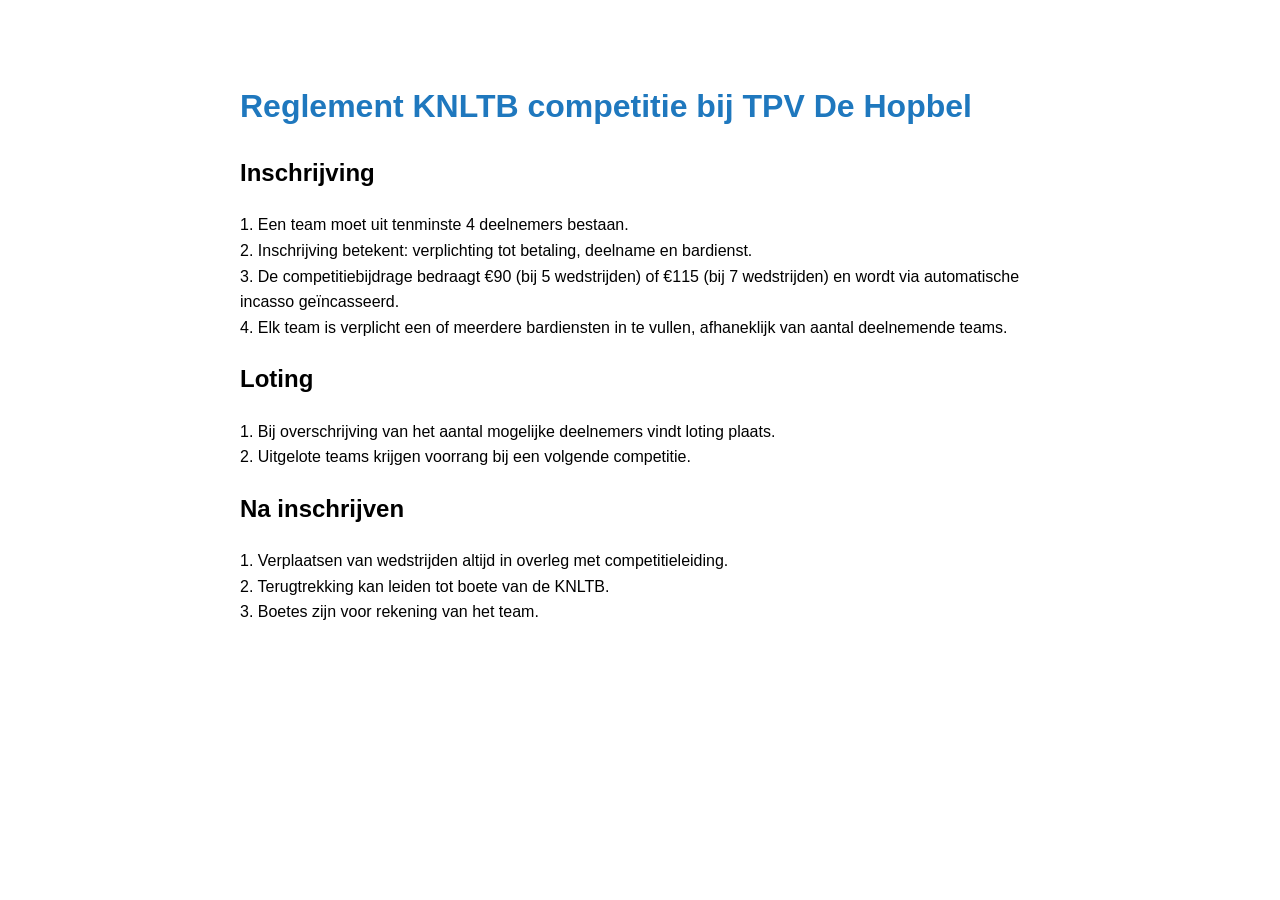
==== reglement.html @ 6db8d119 "Add files via upload" ====
<!DOCTYPE html>
<html lang="nl">
<head>
  <meta charset="UTF-8">
  <title>Reglement Zomercompetitie TPV De Hopbel</title>
  <style>
    body {
      font-family: Arial, Helvetica, sans-serif;
      max-width: 800px;
      margin: 40px auto;
      padding: 20px;
      line-height: 1.6;
    }
    h1 {
      color: #1f78be;
    }
  </style>
</head>
<body>
  <h1>Reglement KNLTB competitie bij TPV De Hopbel</h1>

  <h2>Inschrijving</h2>
  <p>
    1. Een team moet uit tenminste 4 deelnemers bestaan.<br>
    2. Inschrijving betekent: verplichting tot betaling, deelname en bardienst.<br>
    3. De competitiebijdrage bedraagt €90 (bij 5 wedstrijden) of €115 (bij 7 wedstrijden) en wordt via automatische incasso geïncasseerd.<br>
    4. Elk team is verplicht een of meerdere bardiensten in te vullen, afhaneklijk van aantal deelnemende teams.
  </p>

  <h2>Loting</h2>
  <p>
    1. Bij overschrijving van het aantal mogelijke deelnemers vindt loting plaats.<br>
    2. Uitgelote teams krijgen voorrang bij een volgende competitie.  
  </p>

  <h2>Na inschrijven</h2>
  <p>
    1. Verplaatsen van wedstrijden altijd in overleg met competitieleiding.<br>
    2. Terugtrekking kan leiden tot boete van de KNLTB.<br>
    3. Boetes zijn voor rekening van het team.
  </p>

</body>
</html>
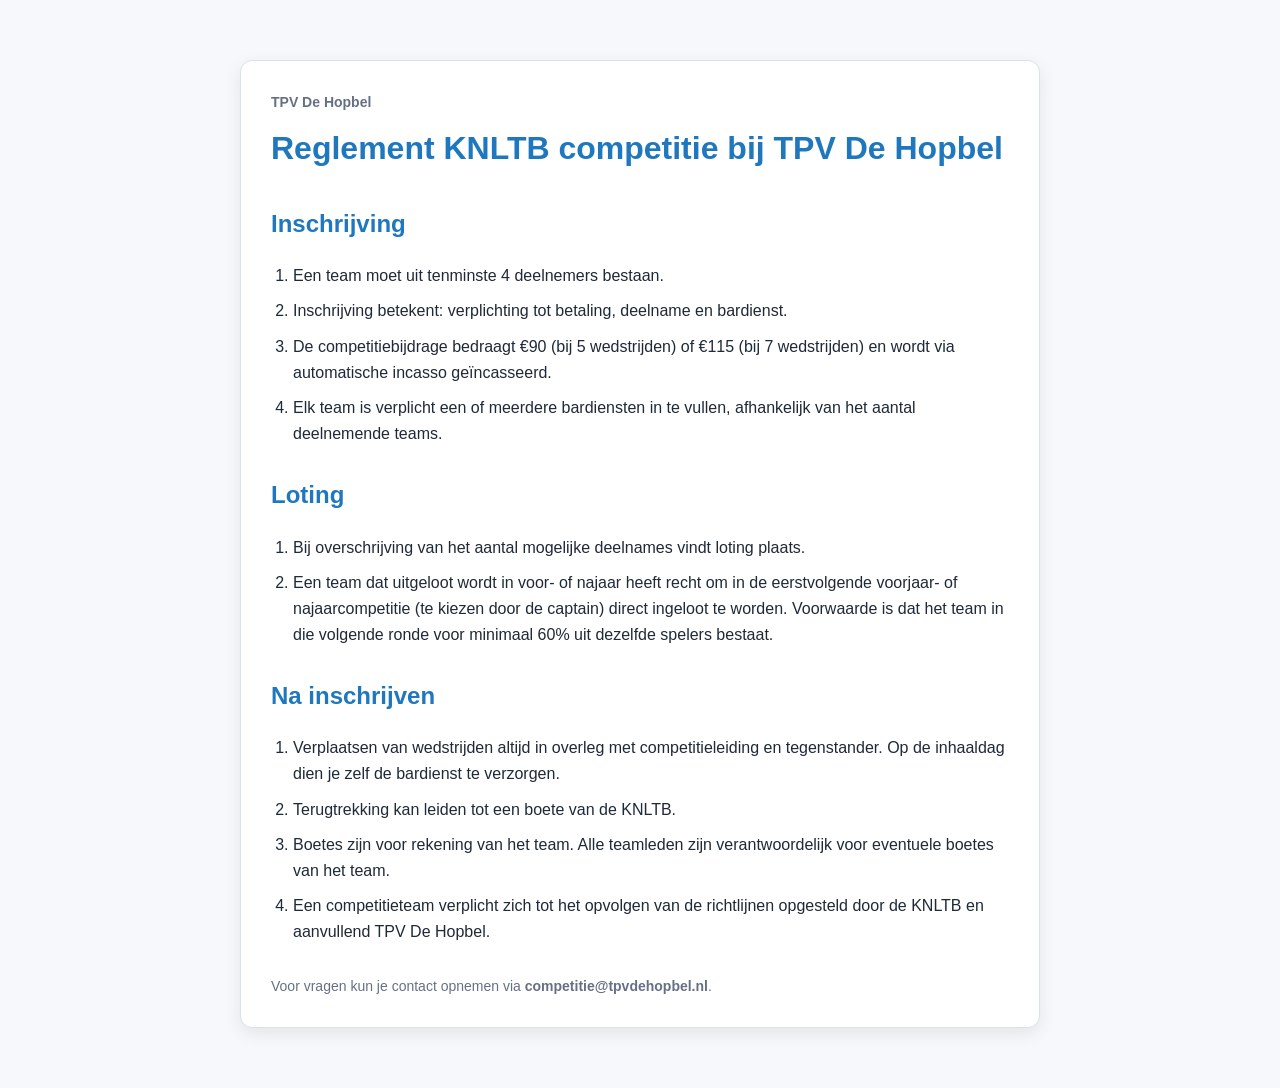
==== commit b7c203dc: "regelmenten netter" ====
--- a/reglement.html
+++ b/reglement.html
@@ -2,43 +2,121 @@
 <html lang="nl">
 <head>
   <meta charset="UTF-8">
-  <title>Reglement Zomercompetitie TPV De Hopbel</title>
+  <meta name="viewport" content="width=device-width, initial-scale=1.0">
+  <title>Reglement Competitie - TPV De Hopbel</title>
+
   <style>
     body {
       font-family: Arial, Helvetica, sans-serif;
+      background: #f6f8fb;
+      margin: 0;
+      padding: 0;
+      color: #1f2937;
+      line-height: 1.6;
+    }
+
+    .wrapper {
       max-width: 800px;
       margin: 40px auto;
       padding: 20px;
-      line-height: 1.6;
     }
+
+    .card {
+      background: #ffffff;
+      border-radius: 12px;
+      padding: 30px;
+      border: 1px solid #d9e1ea;
+      box-shadow: 0 6px 18px rgba(15, 23, 42, 0.08);
+    }
+
     h1 {
+      margin-top: 0;
       color: #1f78be;
+    }
+
+    h2 {
+      margin-top: 30px;
+      color: #1f78be;
+    }
+
+    ol {
+      padding-left: 22px;
+      margin-top: 10px;
+      margin-bottom: 20px;
+    }
+
+    ol li {
+      margin-bottom: 10px;
+    }
+
+    .club {
+      color: #667085;
+      font-size: 14px;
+      font-weight: bold;
+      margin-bottom: 10px;
+    }
+
+    .footer {
+      margin-top: 30px;
+      font-size: 14px;
+      color: #667085;
     }
   </style>
 </head>
+
 <body>
-  <h1>Reglement KNLTB competitie bij TPV De Hopbel</h1>
+  <div class="wrapper">
+    <div class="card">
+      <div class="club">TPV De Hopbel</div>
+      <h1>Reglement KNLTB competitie bij TPV De Hopbel</h1>
 
-  <h2>Inschrijving</h2>
-  <p>
-    1. Een team moet uit tenminste 4 deelnemers bestaan.<br>
-    2. Inschrijving betekent: verplichting tot betaling, deelname en bardienst.<br>
-    3. De competitiebijdrage bedraagt €90 (bij 5 wedstrijden) of €115 (bij 7 wedstrijden) en wordt via automatische incasso geïncasseerd.<br>
-    4. Elk team is verplicht een of meerdere bardiensten in te vullen, afhaneklijk van aantal deelnemende teams.
-  </p>
+      <h2>Inschrijving</h2>
+      <ol>
+        <li>Een team moet uit tenminste 4 deelnemers bestaan.</li>
+        <li>Inschrijving betekent: verplichting tot betaling, deelname en bardienst.</li>
+        <li>
+          De competitiebijdrage bedraagt €90 (bij 5 wedstrijden) of €115 (bij 7 wedstrijden)
+          en wordt via automatische incasso geïncasseerd.
+        </li>
+        <li>
+          Elk team is verplicht een of meerdere bardiensten in te vullen, afhankelijk van
+          het aantal deelnemende teams.
+        </li>
+      </ol>
 
-  <h2>Loting</h2>
-  <p>
-    1. Bij overschrijving van het aantal mogelijke deelnemers vindt loting plaats.<br>
-    2. Uitgelote teams krijgen voorrang bij een volgende competitie.  
-  </p>
+      <h2>Loting</h2>
+      <ol>
+        <li>Bij overschrijving van het aantal mogelijke deelnames vindt loting plaats.</li>
+        <li>
+          Een team dat uitgeloot wordt in voor- of najaar heeft recht om in de eerstvolgende voorjaar- of
+          najaarcompetitie (te kiezen door de captain) direct ingeloot te worden.
+          Voorwaarde is dat het team in die volgende ronde voor minimaal 60% uit dezelfde
+          spelers bestaat.
+        </li>
+      </ol>
 
-  <h2>Na inschrijven</h2>
-  <p>
-    1. Verplaatsen van wedstrijden altijd in overleg met competitieleiding.<br>
-    2. Terugtrekking kan leiden tot boete van de KNLTB.<br>
-    3. Boetes zijn voor rekening van het team.
-  </p>
+      <h2>Na inschrijven</h2>
+      <ol>
+        <li>
+          Verplaatsen van wedstrijden altijd in overleg met competitieleiding en
+          tegenstander. Op de inhaaldag dien je zelf de bardienst te verzorgen.
+        </li>
+        <li>Terugtrekking kan leiden tot een boete van de KNLTB.</li>
+        <li>
+          Boetes zijn voor rekening van het team. Alle teamleden zijn verantwoordelijk
+          voor eventuele boetes van het team.
+        </li>
+        <li>
+          Een competitieteam verplicht zich tot het opvolgen van de richtlijnen opgesteld
+          door de KNLTB en aanvullend TPV De Hopbel.
+        </li>
+      </ol>
 
+      <div class="footer">
+        Voor vragen kun je contact opnemen via
+        <strong>competitie@tpvdehopbel.nl</strong>.
+      </div>
+    </div>
+  </div>
 </body>
 </html>
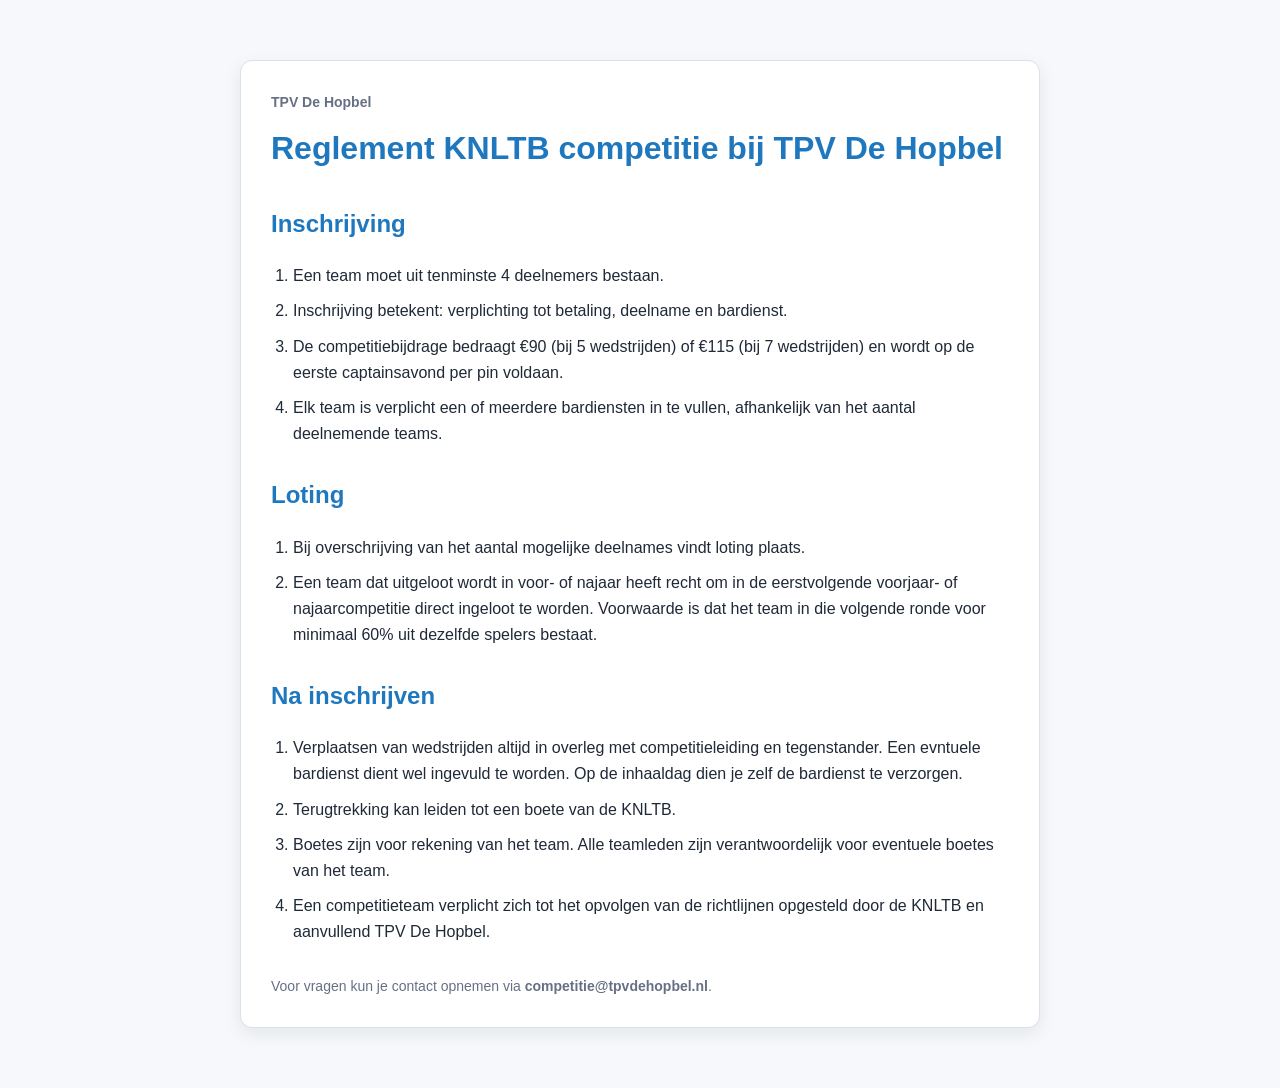
==== commit 86284f55: "Bankrekening niet meer uitvragen; betaling per pin op eerste captainsavond Co-Authored-By: Claude Op" ====
--- a/reglement.html
+++ b/reglement.html
@@ -76,7 +76,7 @@
         <li>Inschrijving betekent: verplichting tot betaling, deelname en bardienst.</li>
         <li>
           De competitiebijdrage bedraagt €90 (bij 5 wedstrijden) of €115 (bij 7 wedstrijden)
-          en wordt via automatische incasso geïncasseerd.
+          en wordt op de eerste captainsavond per pin voldaan.
         </li>
         <li>
           Elk team is verplicht een of meerdere bardiensten in te vullen, afhankelijk van
@@ -89,7 +89,7 @@
         <li>Bij overschrijving van het aantal mogelijke deelnames vindt loting plaats.</li>
         <li>
           Een team dat uitgeloot wordt in voor- of najaar heeft recht om in de eerstvolgende voorjaar- of
-          najaarcompetitie (te kiezen door de captain) direct ingeloot te worden.
+          najaarcompetitie direct ingeloot te worden.
           Voorwaarde is dat het team in die volgende ronde voor minimaal 60% uit dezelfde
           spelers bestaat.
         </li>
@@ -99,7 +99,7 @@
       <ol>
         <li>
           Verplaatsen van wedstrijden altijd in overleg met competitieleiding en
-          tegenstander. Op de inhaaldag dien je zelf de bardienst te verzorgen.
+          tegenstander. Een evntuele bardienst dient wel ingevuld te worden. Op de inhaaldag dien je zelf de bardienst te verzorgen.
         </li>
         <li>Terugtrekking kan leiden tot een boete van de KNLTB.</li>
         <li>
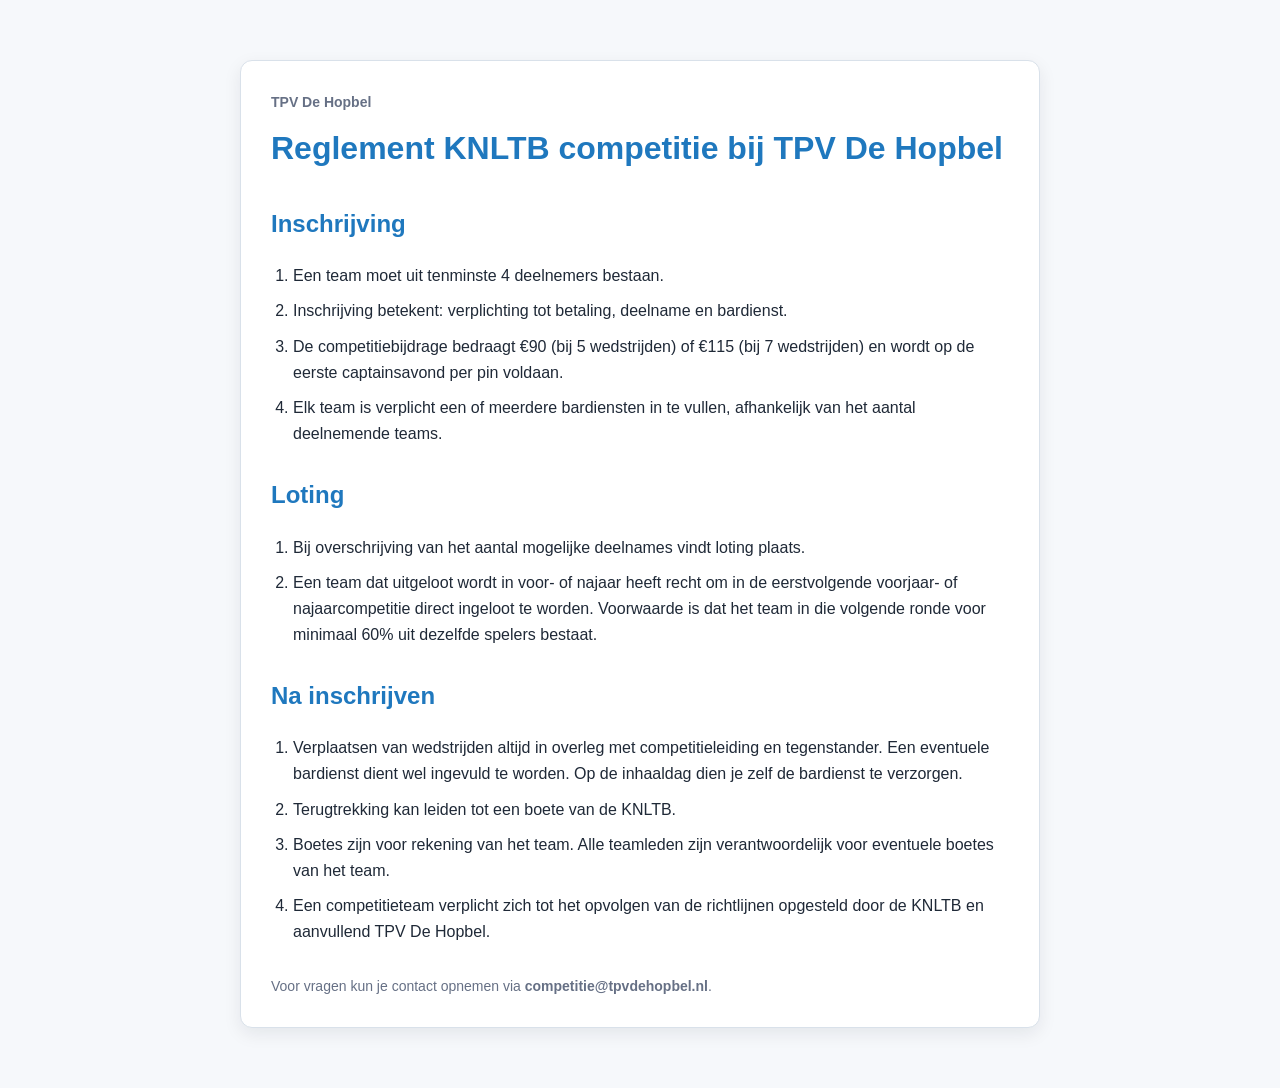
==== commit a9dd94db: "Tikfout in reglement Co-Authored-By: Claude Opus 5.5 <noreply@anthropic.com>" ====
--- a/reglement.html
+++ b/reglement.html
@@ -1,122 +1,122 @@
-<!DOCTYPE html>
-<html lang="nl">
-<head>
-  <meta charset="UTF-8">
-  <meta name="viewport" content="width=device-width, initial-scale=1.0">
-  <title>Reglement Competitie - TPV De Hopbel</title>
-
-  <style>
-    body {
-      font-family: Arial, Helvetica, sans-serif;
-      background: #f6f8fb;
-      margin: 0;
-      padding: 0;
-      color: #1f2937;
-      line-height: 1.6;
-    }
-
-    .wrapper {
-      max-width: 800px;
-      margin: 40px auto;
-      padding: 20px;
-    }
-
-    .card {
-      background: #ffffff;
-      border-radius: 12px;
-      padding: 30px;
-      border: 1px solid #d9e1ea;
-      box-shadow: 0 6px 18px rgba(15, 23, 42, 0.08);
-    }
-
-    h1 {
-      margin-top: 0;
-      color: #1f78be;
-    }
-
-    h2 {
-      margin-top: 30px;
-      color: #1f78be;
-    }
-
-    ol {
-      padding-left: 22px;
-      margin-top: 10px;
-      margin-bottom: 20px;
-    }
-
-    ol li {
-      margin-bottom: 10px;
-    }
-
-    .club {
-      color: #667085;
-      font-size: 14px;
-      font-weight: bold;
-      margin-bottom: 10px;
-    }
-
-    .footer {
-      margin-top: 30px;
-      font-size: 14px;
-      color: #667085;
-    }
-  </style>
-</head>
-
-<body>
-  <div class="wrapper">
-    <div class="card">
-      <div class="club">TPV De Hopbel</div>
-      <h1>Reglement KNLTB competitie bij TPV De Hopbel</h1>
-
-      <h2>Inschrijving</h2>
-      <ol>
-        <li>Een team moet uit tenminste 4 deelnemers bestaan.</li>
-        <li>Inschrijving betekent: verplichting tot betaling, deelname en bardienst.</li>
-        <li>
-          De competitiebijdrage bedraagt €90 (bij 5 wedstrijden) of €115 (bij 7 wedstrijden)
-          en wordt op de eerste captainsavond per pin voldaan.
-        </li>
-        <li>
-          Elk team is verplicht een of meerdere bardiensten in te vullen, afhankelijk van
-          het aantal deelnemende teams.
-        </li>
-      </ol>
-
-      <h2>Loting</h2>
-      <ol>
-        <li>Bij overschrijving van het aantal mogelijke deelnames vindt loting plaats.</li>
-        <li>
-          Een team dat uitgeloot wordt in voor- of najaar heeft recht om in de eerstvolgende voorjaar- of
-          najaarcompetitie direct ingeloot te worden.
-          Voorwaarde is dat het team in die volgende ronde voor minimaal 60% uit dezelfde
-          spelers bestaat.
-        </li>
-      </ol>
-
-      <h2>Na inschrijven</h2>
-      <ol>
-        <li>
-          Verplaatsen van wedstrijden altijd in overleg met competitieleiding en
-          tegenstander. Een evntuele bardienst dient wel ingevuld te worden. Op de inhaaldag dien je zelf de bardienst te verzorgen.
-        </li>
-        <li>Terugtrekking kan leiden tot een boete van de KNLTB.</li>
-        <li>
-          Boetes zijn voor rekening van het team. Alle teamleden zijn verantwoordelijk
-          voor eventuele boetes van het team.
-        </li>
-        <li>
-          Een competitieteam verplicht zich tot het opvolgen van de richtlijnen opgesteld
-          door de KNLTB en aanvullend TPV De Hopbel.
-        </li>
-      </ol>
-
-      <div class="footer">
-        Voor vragen kun je contact opnemen via
-        <strong>competitie@tpvdehopbel.nl</strong>.
-      </div>
-    </div>
-  </div>
-</body>
+<!DOCTYPE html>
+<html lang="nl">
+<head>
+  <meta charset="UTF-8">
+  <meta name="viewport" content="width=device-width, initial-scale=1.0">
+  <title>Reglement Competitie - TPV De Hopbel</title>
+
+  <style>
+    body {
+      font-family: Arial, Helvetica, sans-serif;
+      background: #f6f8fb;
+      margin: 0;
+      padding: 0;
+      color: #1f2937;
+      line-height: 1.6;
+    }
+
+    .wrapper {
+      max-width: 800px;
+      margin: 40px auto;
+      padding: 20px;
+    }
+
+    .card {
+      background: #ffffff;
+      border-radius: 12px;
+      padding: 30px;
+      border: 1px solid #d9e1ea;
+      box-shadow: 0 6px 18px rgba(15, 23, 42, 0.08);
+    }
+
+    h1 {
+      margin-top: 0;
+      color: #1f78be;
+    }
+
+    h2 {
+      margin-top: 30px;
+      color: #1f78be;
+    }
+
+    ol {
+      padding-left: 22px;
+      margin-top: 10px;
+      margin-bottom: 20px;
+    }
+
+    ol li {
+      margin-bottom: 10px;
+    }
+
+    .club {
+      color: #667085;
+      font-size: 14px;
+      font-weight: bold;
+      margin-bottom: 10px;
+    }
+
+    .footer {
+      margin-top: 30px;
+      font-size: 14px;
+      color: #667085;
+    }
+  </style>
+</head>
+
+<body>
+  <div class="wrapper">
+    <div class="card">
+      <div class="club">TPV De Hopbel</div>
+      <h1>Reglement KNLTB competitie bij TPV De Hopbel</h1>
+
+      <h2>Inschrijving</h2>
+      <ol>
+        <li>Een team moet uit tenminste 4 deelnemers bestaan.</li>
+        <li>Inschrijving betekent: verplichting tot betaling, deelname en bardienst.</li>
+        <li>
+          De competitiebijdrage bedraagt €90 (bij 5 wedstrijden) of €115 (bij 7 wedstrijden)
+          en wordt op de eerste captainsavond per pin voldaan.
+        </li>
+        <li>
+          Elk team is verplicht een of meerdere bardiensten in te vullen, afhankelijk van
+          het aantal deelnemende teams.
+        </li>
+      </ol>
+
+      <h2>Loting</h2>
+      <ol>
+        <li>Bij overschrijving van het aantal mogelijke deelnames vindt loting plaats.</li>
+        <li>
+          Een team dat uitgeloot wordt in voor- of najaar heeft recht om in de eerstvolgende voorjaar- of
+          najaarcompetitie direct ingeloot te worden.
+          Voorwaarde is dat het team in die volgende ronde voor minimaal 60% uit dezelfde
+          spelers bestaat.
+        </li>
+      </ol>
+
+      <h2>Na inschrijven</h2>
+      <ol>
+        <li>
+          Verplaatsen van wedstrijden altijd in overleg met competitieleiding en
+          tegenstander. Een eventuele bardienst dient wel ingevuld te worden. Op de inhaaldag dien je zelf de bardienst te verzorgen.
+        </li>
+        <li>Terugtrekking kan leiden tot een boete van de KNLTB.</li>
+        <li>
+          Boetes zijn voor rekening van het team. Alle teamleden zijn verantwoordelijk
+          voor eventuele boetes van het team.
+        </li>
+        <li>
+          Een competitieteam verplicht zich tot het opvolgen van de richtlijnen opgesteld
+          door de KNLTB en aanvullend TPV De Hopbel.
+        </li>
+      </ol>
+
+      <div class="footer">
+        Voor vragen kun je contact opnemen via
+        <strong>competitie@tpvdehopbel.nl</strong>.
+      </div>
+    </div>
+  </div>
+</body>
 </html>
